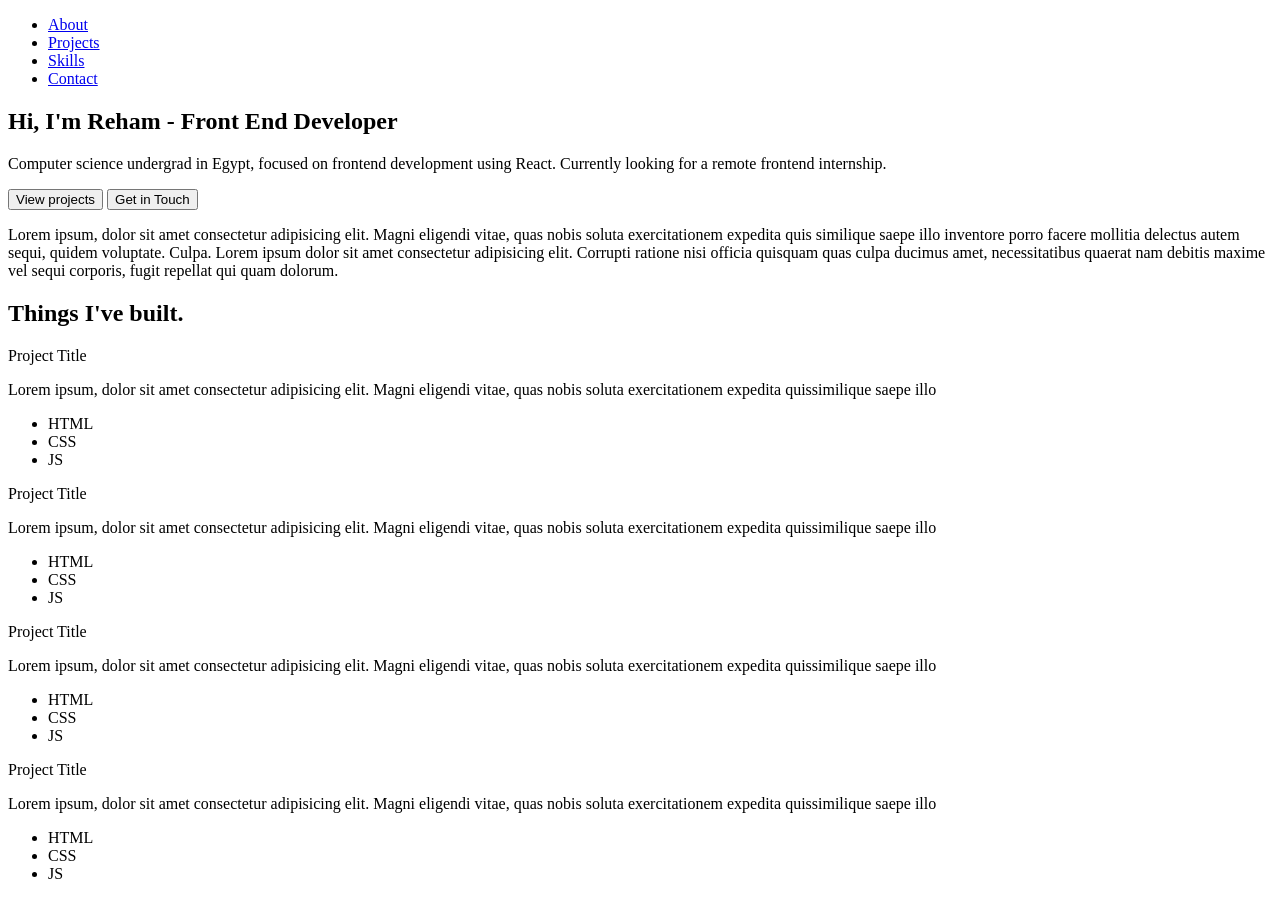
==== index.html @ 95c92954 "start building portfolio website" ====
<!doctype html>
<html lang="en">
  <head>
    <meta charset="UTF-8" />
    <meta name="viewport" content="width=device-width, initial-scale=1.0" />
    <title>Document</title>
    <link rel="stylesheet" href="./master.css" />
    <script src="./script.js" defer></script>
  </head>
  <body>
    <nav>
      <ul>
        <li><a href="#about">About</a></li>
        <li><a href="#projects">Projects</a></li>
        <li><a href="#skills">Skills</a></li>
        <li><a href="#contact">Contact</a></li>
      </ul>
    </nav>
    <div class="main-container">
      <section id="about">
        <h1>Hi, I'm Reham - Front End Developer</h1>
        <p>
          Computer science undergrad in Egypt, focused on frontend development
          using React. Currently looking for a remote frontend internship.
        </p>
        <div class="buttons">
          <button class="about-button first">View projects</button>
          <button class="about-button second">Get in Touch</button>
        </div>
        <div class="context">
          <p>
            Lorem ipsum, dolor sit amet consectetur adipisicing elit. Magni
            eligendi vitae, quas nobis soluta exercitationem expedita quis
            similique saepe illo inventore porro facere mollitia delectus autem
            sequi, quidem voluptate. Culpa. Lorem ipsum dolor sit amet
            consectetur adipisicing elit. Corrupti ratione nisi officia quisquam
            quas culpa ducimus amet, necessitatibus quaerat nam debitis maxime
            vel sequi corporis, fugit repellat qui quam dolorum.
          </p>
        </div>
      </section>
      <section id="projects" class="projects-section">
        <h2>Things I've built.</h2>
      </section>
    </div>
  </body>
</html>
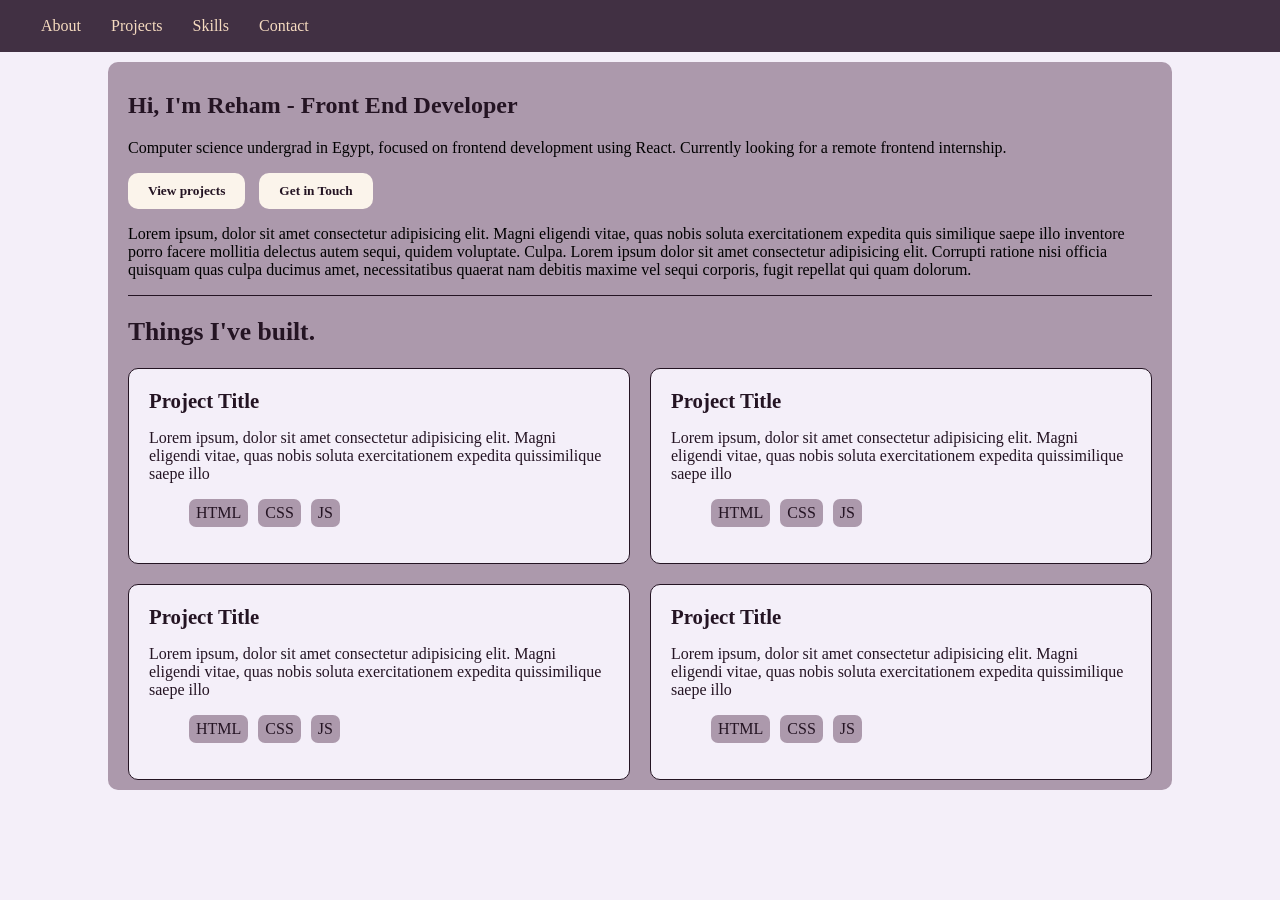
==== commit 0c427e1a: "initial styling" ====
--- a/index.html
+++ b/index.html
@@ -8,7 +8,7 @@
     <script src="./script.js" defer></script>
   </head>
   <body>
-    <nav>
+    <nav class="nav-bar">
       <ul>
         <li><a href="#about">About</a></li>
         <li><a href="#projects">Projects</a></li>
@@ -17,7 +17,7 @@
       </ul>
     </nav>
     <div class="main-container">
-      <section id="about">
+      <section id="about" class="about-section">
         <h1>Hi, I'm Reham - Front End Developer</h1>
         <p>
           Computer science undergrad in Egypt, focused on frontend development
@@ -41,7 +41,10 @@
       </section>
       <section id="projects" class="projects-section">
         <h2>Things I've built.</h2>
+        <div class="projects-part"></div>
       </section>
+      <section class="skills-section" id="skills"></section>
+      <section class="contact-section" id="contact"></section>
     </div>
   </body>
 </html>
--- a/master.css
+++ b/master.css
@@ -0,0 +1,101 @@
+:root {
+  --text-color: #f6dbc0;
+  --dark-color: #241423;
+  --secodary-color: #f4eff9;
+  --main-color: #ac99ac;
+  --body-color: #f4eff9;
+  --light-font-color: #f6dbc0;
+  --transition-duration: 0.3s;
+}
+body {
+  padding: 0;
+  margin: 0;
+  background-color: var(--body-color);
+}
+.nav-bar {
+  position: sticky;
+  top: 0;
+  left: 0;
+  width: 100%;
+  background-color: #413043;
+  padding: 01px;
+  margin-bottom: 10px;
+}
+.nav-bar ul {
+  display: flex;
+  align-items: center;
+  justify-content: flex-start;
+  gap: 30px;
+}
+.nav-bar ul li {
+  list-style: none;
+}
+.nav-bar ul a {
+  text-decoration: none;
+  color: var(--light-font-color);
+  font-size: bold;
+}
+.main-container {
+  width: 80%;
+  padding: 10px 20px;
+  border-radius: 10px;
+  margin: auto;
+  background-color: var(--main-color);
+}
+.about-section h1 {
+  color: var(--dark-color);
+}
+.about-section .buttons button {
+  border: none;
+  padding: 10px 20px;
+  margin-right: 10px;
+  border-radius: 10px;
+  color: var(--dark-color);
+  font-weight: bold;
+  background-color: #fbf4eb;
+  font-family: Georgia, "Times New Roman", Times, serif;
+  cursor: pointer;
+}
+.projects-part {
+  display: grid;
+  grid-template-columns: repeat(2, 1fr);
+  gap: 20px;
+}
+.projects-section {
+  border-top: 1px solid var(--dark-color);
+}
+.projects-section h2 {
+  color: var(--dark-color);
+  font-size: 1.6rem;
+}
+.projects-part .project-card {
+  background-color: var(--body-color);
+  padding: 20px;
+  border-radius: 10px;
+  border: 1px solid var(--dark-color);
+  color: var(--dark-color);
+  transition: transform var(--transition-duration) ease;
+}
+.projects-part .project-card:hover {
+  box-shadow: 0px 8px 15px rgba(0, 0, 0, 0.1);
+  transform: translate(1px, -3px);
+}
+.projects-part .project-card .project-name {
+  font-weight: bold;
+  font-size: 1.3rem;
+  margin: 0;
+}
+.projects-part .project-card .about-project {
+  font-size: 1rem;
+}
+.projects-part .project-card .tags ul {
+  display: flex;
+  gap: 10px;
+}
+.projects-part .project-card .tags ul li {
+  list-style: none;
+  color: var(--dark-color);
+  background-color: var(--main-color);
+  padding: 5px 7px;
+  border-radius: 7px;
+}
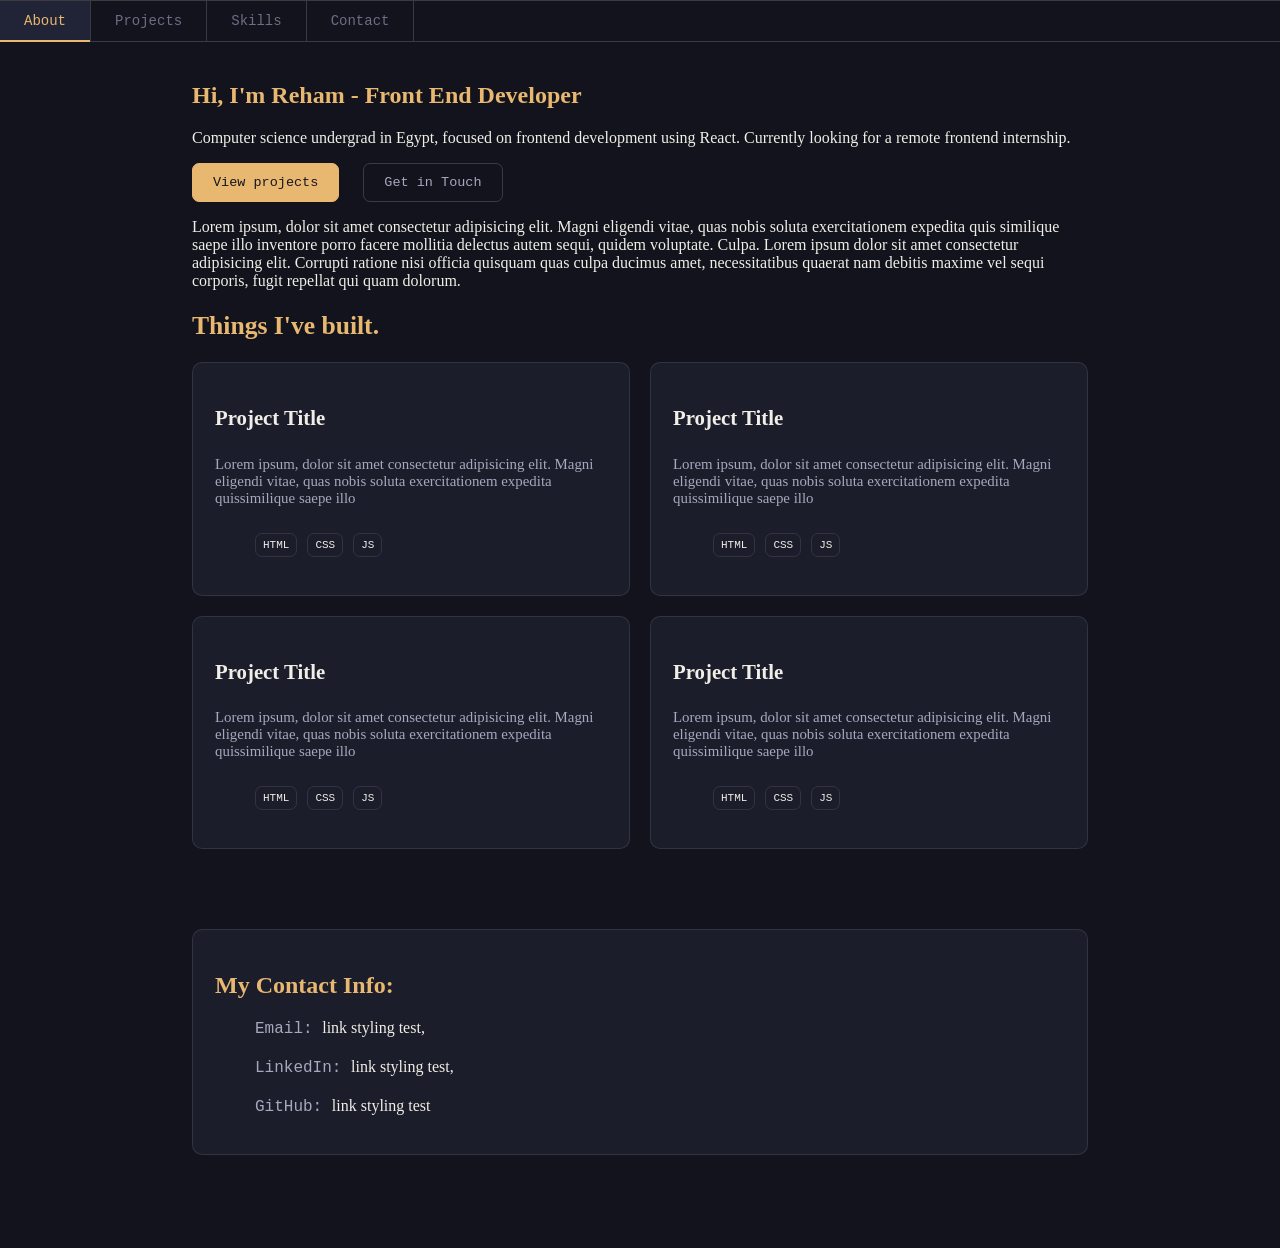
==== commit af4ce09d: "." ====
--- a/index.html
+++ b/index.html
@@ -10,10 +10,10 @@
   <body>
     <nav class="nav-bar">
       <ul>
-        <li><a href="#about">About</a></li>
-        <li><a href="#projects">Projects</a></li>
-        <li><a href="#skills">Skills</a></li>
-        <li><a href="#contact">Contact</a></li>
+        <li class="active"><a href="#about">About</a></li>
+        <li class=""><a href="#projects">Projects</a></li>
+        <li class=""><a href="#skills">Skills</a></li>
+        <li class=""><a href="#contact">Contact</a></li>
       </ul>
     </nav>
     <div class="main-container">
@@ -24,8 +24,12 @@
           using React. Currently looking for a remote frontend internship.
         </p>
         <div class="buttons">
-          <button class="about-button first">View projects</button>
-          <button class="about-button second">Get in Touch</button>
+          <button class="about-button first">
+            <a href="#projects">View projects</a>
+          </button>
+          <button class="about-button second">
+            <a href="#contact">Get in Touch</a>
+          </button>
         </div>
         <div class="context">
           <p>
@@ -44,7 +48,17 @@
         <div class="projects-part"></div>
       </section>
       <section class="skills-section" id="skills"></section>
-      <section class="contact-section" id="contact"></section>
+      <section class="contact-section" id="contact">
+        <div class="contact-card">  
+               <h2>My Contact Info: </h2>   
+            <ul>
+              <li><span>Email: </span><a href="">link styling test,</a></li>
+              <li><span>LinkedIn: </span><a href="">link styling test,</a></li>
+              <li><span>GitHub: </span><a href="">link styling test</a></li>
+          </ul>
+          </div>
+        </div>
+      </section>
     </div>
   </body>
 </html>
--- a/master.css
+++ b/master.css
@@ -1,61 +1,139 @@
 :root {
-  --text-color: #f6dbc0;
-  --dark-color: #241423;
-  --secodary-color: #f4eff9;
-  --main-color: #ac99ac;
-  --body-color: #f4eff9;
-  --light-font-color: #f6dbc0;
   --transition-duration: 0.3s;
+  --bg: #12131c;
+  --bg-panel: #1b1d2b;
+  --bg-panel-raised: #212437;
+  --text: #f0eee6;
+  --text-dim: #a6a8bd;
+  --text-faint: #6c6e85;
+  --accent-gold: #e8b770;
+  --accent-teal: #6fbfa0;
+  --line: rgba(240, 238, 230, 0.1);
+  --line-strong: rgba(240, 238, 230, 0.18);
+  --radius: 10px;
+  --display: "Fraunces", Georgia, serif;
+  --body: "IBM Plex Sans", -apple-system, sans-serif;
+  --mono: "IBM Plex Mono", "SFMono-Regular", Consolas, monospace;
 }
 body {
   padding: 0;
   margin: 0;
-  background-color: var(--body-color);
+  background-color: var(--bg);
+  color: var(--text);
 }
 .nav-bar {
   position: sticky;
   top: 0;
   left: 0;
   width: 100%;
-  background-color: #413043;
-  padding: 01px;
+  background: var(--bg);
+  border-top: 1px solid var(--line-strong);
+  border-bottom: 1px solid var(--line-strong);
   margin-bottom: 10px;
-}
+  z-index: 200;
+}
+
 .nav-bar ul {
   display: flex;
   align-items: center;
   justify-content: flex-start;
-  gap: 30px;
-}
+  margin: 0;
+  padding: 0;
+}
+
 .nav-bar ul li {
   list-style: none;
-}
+  border-right: 1px solid var(--line-strong);
+}
+
 .nav-bar ul a {
-  text-decoration: none;
-  color: var(--light-font-color);
-  font-size: bold;
+  display: block;
+  padding: 12px 24px;
+  text-decoration: none;
+  color: var(--text-faint);
+  font-family: var(--mono);
+  font-size: 14px;
+  transition: all var(--transition-duration) ease;
+  position: relative;
+}
+
+.nav-bar ul a:hover {
+  color: var(--text-dim);
+  background: var(--bg-panel);
+}
+
+.nav-bar ul li.active a {
+  color: var(--accent-gold);
+  background: var(--bg-panel-raised);
+}
+
+.nav-bar ul li.active a::after {
+  content: "";
+  position: absolute;
+  bottom: -1px;
+  left: 0;
+  width: 100%;
+  height: 2px;
+  background-color: var(--accent-gold);
 }
 .main-container {
-  width: 80%;
+  width: 70%;
   padding: 10px 20px;
   border-radius: 10px;
   margin: auto;
-  background-color: var(--main-color);
+  background-color: var(--bg);
 }
 .about-section h1 {
-  color: var(--dark-color);
-}
+  color: var(--accent-gold);
+}
+
 .about-section .buttons button {
-  border: none;
-  padding: 10px 20px;
-  margin-right: 10px;
-  border-radius: 10px;
-  color: var(--dark-color);
-  font-weight: bold;
-  background-color: #fbf4eb;
-  font-family: Georgia, "Times New Roman", Times, serif;
+  font-family: var(--mono);
+  font-size: 13.5px;
+  padding: 11px 20px;
+  border-radius: 7px;
+  text-decoration: none;
+  display: inline-flex;
+  align-items: center;
+  gap: 8px;
+  transition:
+    transform 0.15s ease,
+    background 0.15s ease,
+    border-color 0.15s ease;
+  border: 1px solid var(--line-strong);
   cursor: pointer;
 }
+.about-section .buttons button a {
+  text-decoration: none;
+  color: inherit;
+}
+.about-section .buttons button:hover {
+  transform: translateY(-1px);
+}
+.about-section .buttons .first {
+  background: var(--accent-gold);
+  color: #16171f;
+  border-color: var(--accent-gold);
+  font-weight: 500;
+  margin-right: 20px;
+}
+.about-section .buttons .first:hover {
+  background: #edc385;
+}
+
+.about-section .buttons .second {
+  background-color: transparent;
+  color: var(--text-dim);
+  border: 1px solid var(--line-strong);
+  transition:
+    transform 0.15s ease,
+    border-color 0.15s ease;
+}
+.about-section .buttons .second:hover {
+  color: var(--text);
+  border-color: var(--text-dim);
+}
+
 .projects-part {
   display: grid;
   grid-template-columns: repeat(2, 1fr);
@@ -65,15 +143,14 @@
   border-top: 1px solid var(--dark-color);
 }
 .projects-section h2 {
-  color: var(--dark-color);
+  color: var(--accent-gold);
   font-size: 1.6rem;
 }
 .projects-part .project-card {
-  background-color: var(--body-color);
-  padding: 20px;
-  border-radius: 10px;
-  border: 1px solid var(--dark-color);
-  color: var(--dark-color);
+  background: var(--bg-panel);
+  border: 1px solid var(--line);
+  border-radius: var(--radius);
+  padding: 22px;
   transition: transform var(--transition-duration) ease;
 }
 .projects-part .project-card:hover {
@@ -83,19 +160,59 @@
 .projects-part .project-card .project-name {
   font-weight: bold;
   font-size: 1.3rem;
-  margin: 0;
+  padding-bottom: 5px;
 }
 .projects-part .project-card .about-project {
-  font-size: 1rem;
+  color: var(--text-dim);
+  font-size: 0.93rem;
+  margin: 0 0 14px;
 }
 .projects-part .project-card .tags ul {
+  padding-top: 10px;
   display: flex;
   gap: 10px;
+  flex-wrap: wrap;
 }
 .projects-part .project-card .tags ul li {
   list-style: none;
-  color: var(--dark-color);
-  background-color: var(--main-color);
   padding: 5px 7px;
   border-radius: 7px;
-}
+  font-family: var(--mono);
+  font-size: 11px;
+  color: var(--text-faint) #6c6e85;
+  border: 1px solid var(--line);
+}
+
+.contact-section .contact-card {
+  background: var(--bg-panel);
+  border: 1px solid var(--line);
+  border-radius: var(--radius);
+  padding: 22px;
+  transition: transform var(--transition-duration) ease;
+  margin-top: 80px;
+  margin-bottom: 80px;
+}
+.contact-section .contact-card h2 {
+  color: var(--accent-gold);
+}
+
+.contact-section .contact-card li {
+  margin-top: 20px;
+  list-style: none;
+  color: var(--text);
+}
+.contact-section .contact-card li span {
+  font-family: var(--mono);
+  color: var(--text-dim);
+}
+.contact-section .contact-card li a {
+  text-decoration: none;
+  color: inherit;
+  display: inline-block;
+  transition: all 0.3s ease;
+}
+.contact-section .contact-card li a:hover {
+  transform: translateY(-2px);
+  color: var(--accent-gold);
+  text-decoration: underline;
+}
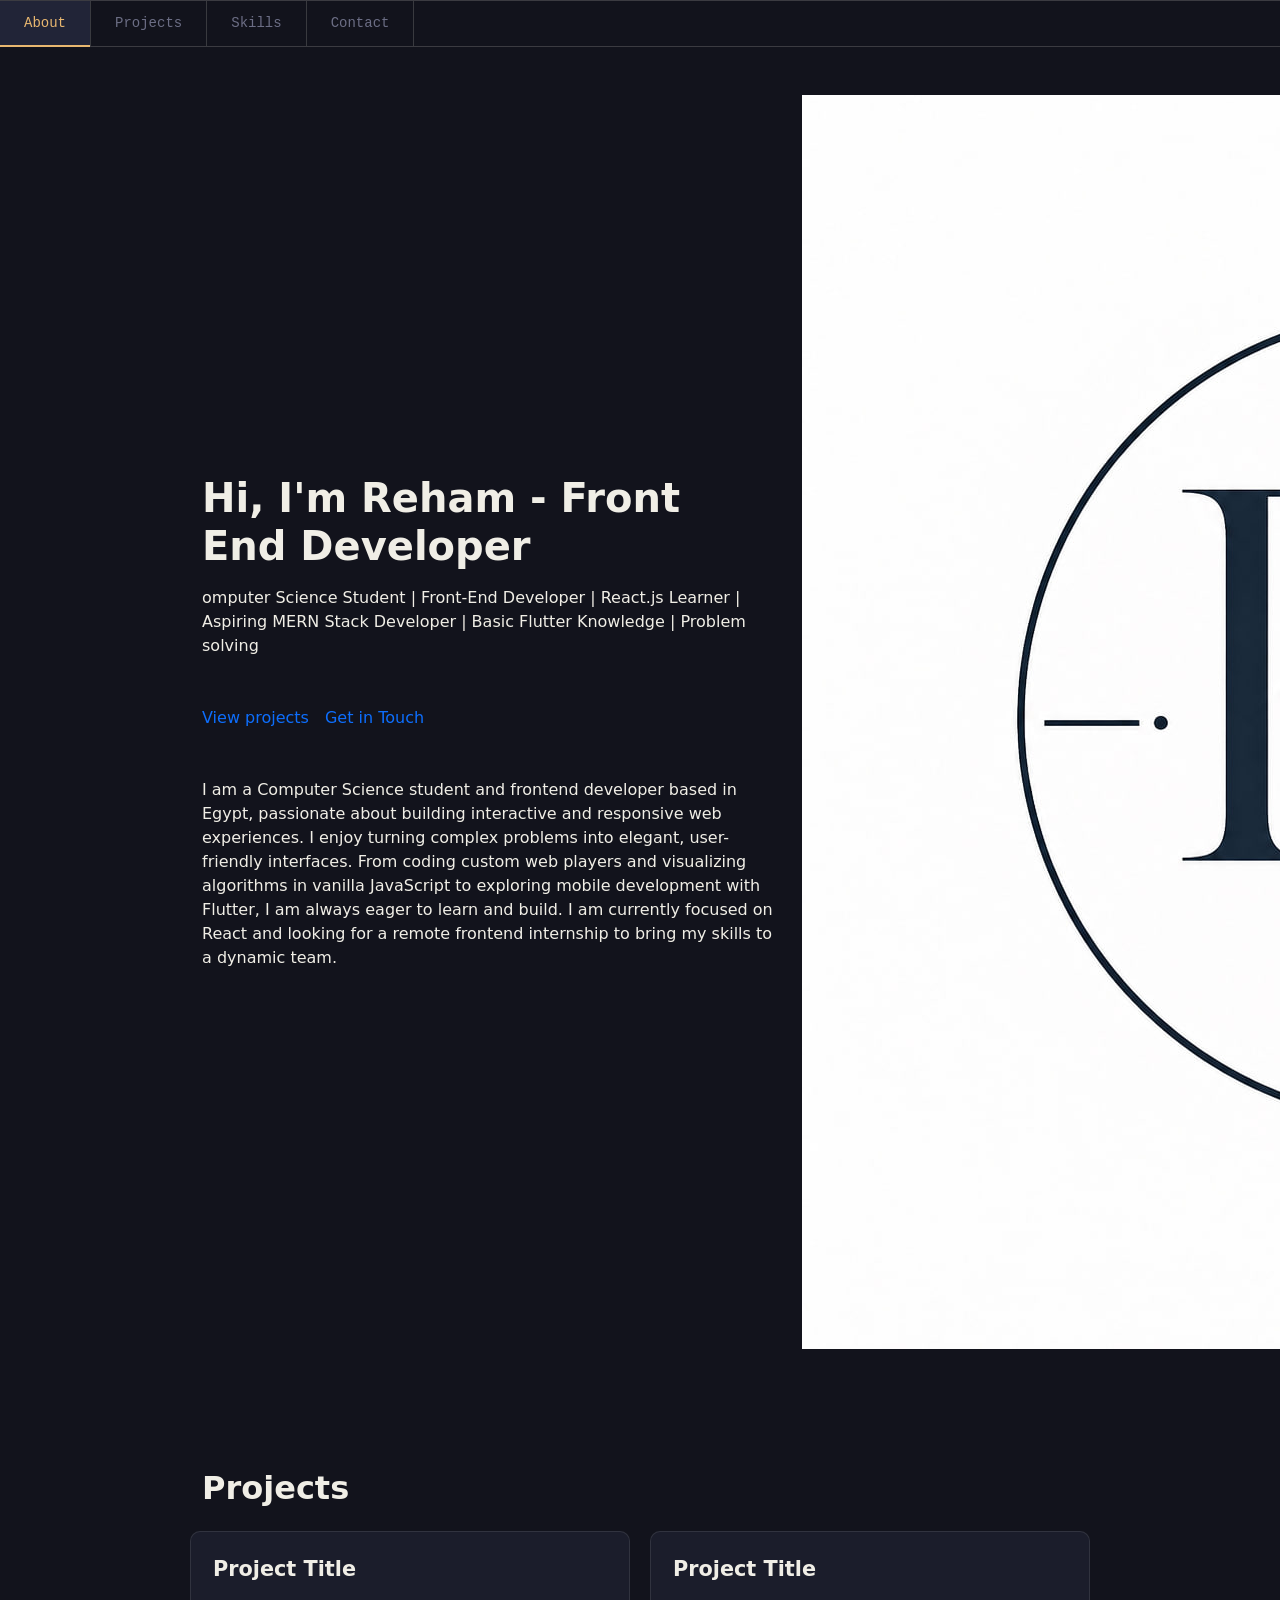
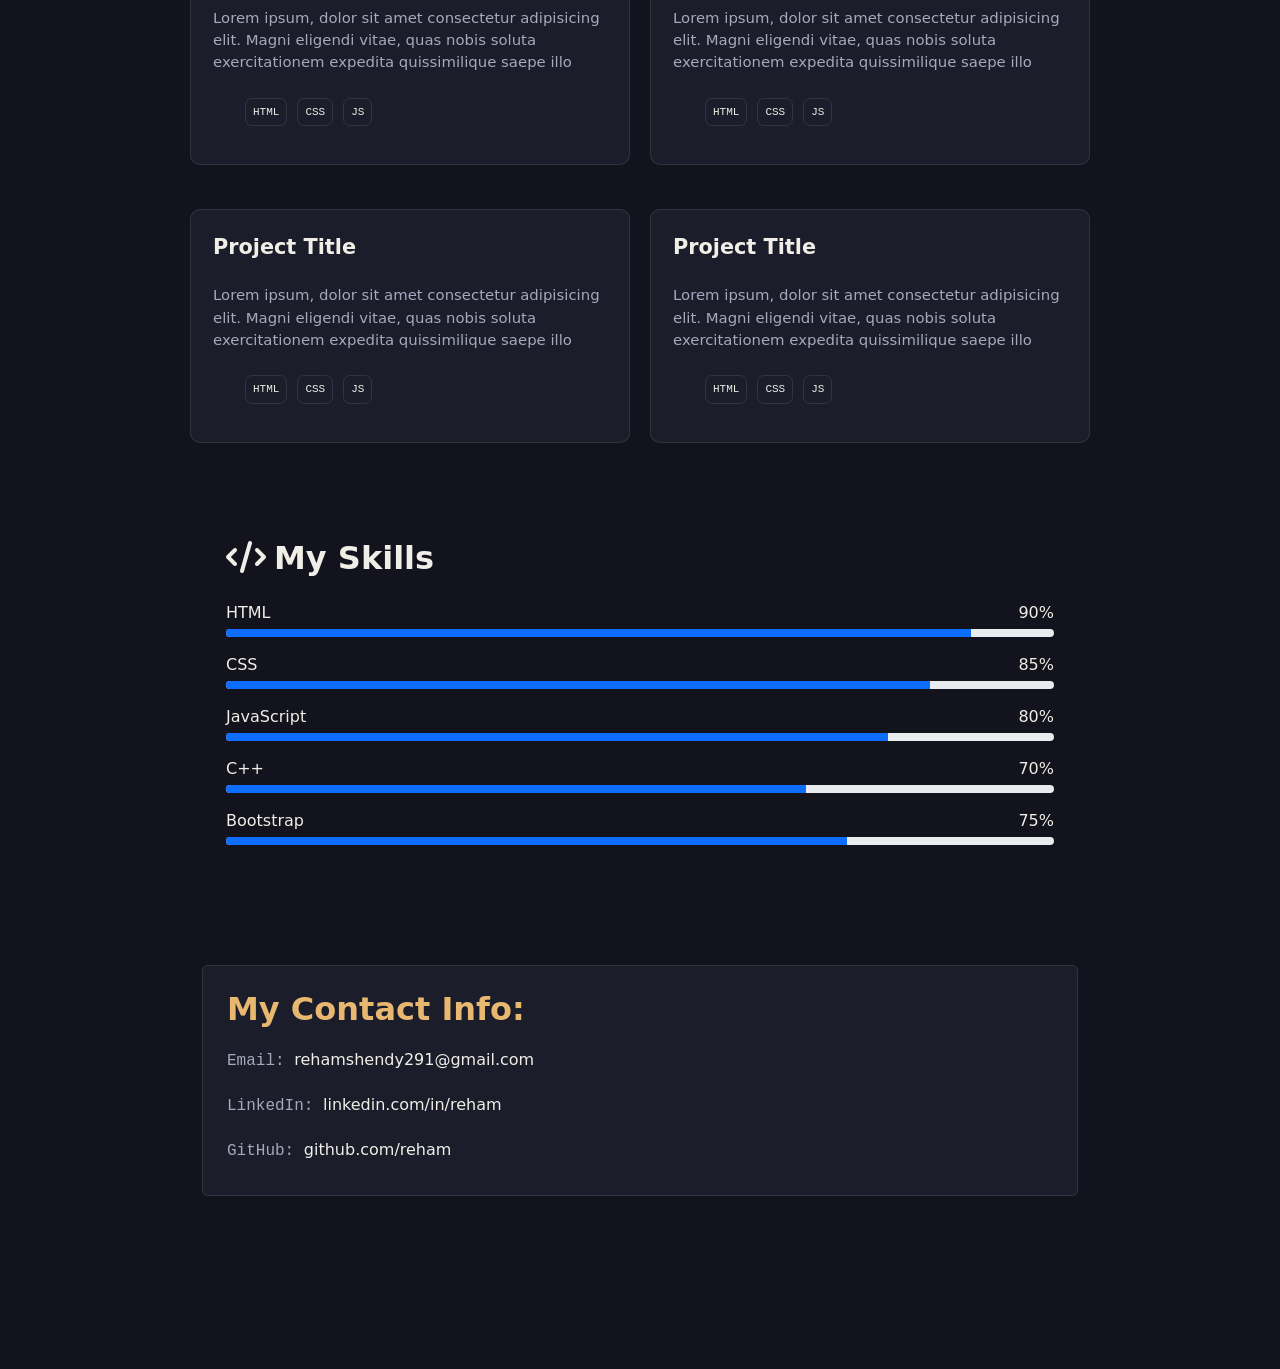
==== commit 33223966: "bootstrap used instead of vanilla JS" ====
--- a/index.html
+++ b/index.html
@@ -3,62 +3,187 @@
   <head>
     <meta charset="UTF-8" />
     <meta name="viewport" content="width=device-width, initial-scale=1.0" />
-    <title>Document</title>
+    <title>Reham | Front End Developer</title>
+    <link
+      href="https://cdn.jsdelivr.net/npm/bootstrap@5.3.2/dist/css/bootstrap.min.css"
+      rel="stylesheet"
+    />
+    <link
+      rel="stylesheet"
+      href="https://cdnjs.cloudflare.com/ajax/libs/font-awesome/6.7.2/css/all.min.css"
+      crossorigin="anonymous"
+      referrerpolicy="no-referrer"
+    />
     <link rel="stylesheet" href="./master.css" />
     <script src="./script.js" defer></script>
   </head>
   <body>
-    <nav class="nav-bar">
-      <ul>
+    <nav class="nav-bar sticky-top">
+      <ul class="d-flex m-0 p-0">
         <li class="active"><a href="#about">About</a></li>
-        <li class=""><a href="#projects">Projects</a></li>
-        <li class=""><a href="#skills">Skills</a></li>
-        <li class=""><a href="#contact">Contact</a></li>
+        <li><a href="#projects">Projects</a></li>
+        <li><a href="#skills">Skills</a></li>
+        <li><a href="#contact">Contact</a></li>
       </ul>
     </nav>
-    <div class="main-container">
-      <section id="about" class="about-section">
-        <h1>Hi, I'm Reham - Front End Developer</h1>
-        <p>
-          Computer science undergrad in Egypt, focused on frontend development
-          using React. Currently looking for a remote frontend internship.
-        </p>
-        <div class="buttons">
-          <button class="about-button first">
-            <a href="#projects">View projects</a>
-          </button>
-          <button class="about-button second">
-            <a href="#contact">Get in Touch</a>
-          </button>
+
+    <div class="container my-5" style="max-width: 900px">
+      <section id="about" class="row align-items-center mb-5 pb-5">
+        <div class="col-md-8 order-2 order-md-1">
+          <h1 class="fw-bold mb-3">Hi, I'm Reham - Front End Developer</h1>
+          <p class="mb-4 track mb-5">
+            omputer Science Student | Front-End Developer | React.js Learner |
+            Aspiring MERN Stack Developer | Basic Flutter Knowledge | Problem
+            solving
+          </p>
+          <div class="d-flex gap-3 mb-5">
+            <a href="#projects" class="about-button first text-decoration-none"
+              >View projects</a
+            >
+            <a href="#contact" class="about-button second text-decoration-none"
+              >Get in Touch</a
+            >
+          </div>
+          <div>
+            <p class="more-info mb-0">
+              I am a Computer Science student and frontend developer based in
+              Egypt, passionate about building interactive and responsive web
+              experiences. I enjoy turning complex problems into elegant,
+              user-friendly interfaces. From coding custom web players and
+              visualizing algorithms in vanilla JavaScript to exploring mobile
+              development with Flutter, I am always eager to learn and build. I
+              am currently focused on React and looking for a remote frontend
+              internship to bring my skills to a dynamic team.
+            </p>
+          </div>
         </div>
-        <div class="context">
-          <p>
-            Lorem ipsum, dolor sit amet consectetur adipisicing elit. Magni
-            eligendi vitae, quas nobis soluta exercitationem expedita quis
-            similique saepe illo inventore porro facere mollitia delectus autem
-            sequi, quidem voluptate. Culpa. Lorem ipsum dolor sit amet
-            consectetur adipisicing elit. Corrupti ratione nisi officia quisquam
-            quas culpa ducimus amet, necessitatibus quaerat nam debitis maxime
-            vel sequi corporis, fugit repellat qui quam dolorum.
-          </p>
+        <div class="col-md-4 text-center order-1 order-md-2 mb-4 mb-md-0">
+          <img src="./logo1.jpg" alt="RS Logo" class="user-logo" />
         </div>
       </section>
-      <section id="projects" class="projects-section">
-        <h2>Things I've built.</h2>
-        <div class="projects-part"></div>
+
+      <section id="projects" class="mb-5 pt-4">
+        <h2 class="mb-4 fw-bold">Projects</h2>
+        <div class="row g-4 projects-part"></div>
       </section>
-      <section class="skills-section" id="skills"></section>
-      <section class="contact-section" id="contact">
-        <div class="contact-card">  
-               <h2>My Contact Info: </h2>   
-            <ul>
-              <li><span>Email: </span><a href="">link styling test,</a></li>
-              <li><span>LinkedIn: </span><a href="">link styling test,</a></li>
-              <li><span>GitHub: </span><a href="">link styling test</a></li>
-          </ul>
+
+      <section class="skills-section mb-5 pt-4" id="skills">
+        <div class="skills-card p-4 rounded">
+          <h2 class="mb-4 fw-bold">
+            <i class="fa-solid fa-code me-2"></i>My Skills
+          </h2>
+
+          <div class="skill-item mb-3">
+            <div class="d-flex justify-content-between mb-1">
+              <span>HTML</span><span>90%</span>
+            </div>
+            <div class="progress" style="height: 8px">
+              <div
+                class="progress-bar custom-progress"
+                role="progressbar"
+                style="width: 90%"
+                aria-valuenow="90"
+                aria-valuemin="0"
+                aria-valuemax="100"
+              ></div>
+            </div>
+          </div>
+
+          <div class="skill-item mb-3">
+            <div class="d-flex justify-content-between mb-1">
+              <span>CSS</span><span>85%</span>
+            </div>
+            <div class="progress" style="height: 8px">
+              <div
+                class="progress-bar custom-progress"
+                role="progressbar"
+                style="width: 85%"
+                aria-valuenow="85"
+                aria-valuemin="0"
+                aria-valuemax="100"
+              ></div>
+            </div>
+          </div>
+
+          <div class="skill-item mb-3">
+            <div class="d-flex justify-content-between mb-1">
+              <span>JavaScript</span><span>80%</span>
+            </div>
+            <div class="progress" style="height: 8px">
+              <div
+                class="progress-bar custom-progress"
+                role="progressbar"
+                style="width: 80%"
+                aria-valuenow="80"
+                aria-valuemin="0"
+                aria-valuemax="100"
+              ></div>
+            </div>
+          </div>
+
+          <div class="skill-item mb-3">
+            <div class="d-flex justify-content-between mb-1">
+              <span>C++</span><span>70%</span>
+            </div>
+            <div class="progress" style="height: 8px">
+              <div
+                class="progress-bar custom-progress"
+                role="progressbar"
+                style="width: 70%"
+                aria-valuenow="70"
+                aria-valuemin="0"
+                aria-valuemax="100"
+              ></div>
+            </div>
+          </div>
+
+          <div class="skill-item mb-3">
+            <div class="d-flex justify-content-between mb-1">
+              <span>Bootstrap</span><span>75%</span>
+            </div>
+            <div class="progress" style="height: 8px">
+              <div
+                class="progress-bar custom-progress"
+                role="progressbar"
+                style="width: 75%"
+                aria-valuenow="75"
+                aria-valuemin="0"
+                aria-valuemax="100"
+              ></div>
+            </div>
           </div>
         </div>
       </section>
+
+      <section class="contact-section pb-5" id="contact">
+        <div class="contact-card p-4 rounded">
+          <h2 class="mb-3 fw-bold">My Contact Info:</h2>
+          <ul class="list-unstyled m-0">
+            <li class="mb-2">
+              <span>Email: </span>
+              <a target="_blank" href="mailto:rehamshendy291@gmail.com"
+                >rehamshendy291@gmail.com</a
+              >
+            </li>
+            <li class="mb-2">
+              <span>LinkedIn: </span
+              ><a
+                target="_blank"
+                href="https://www.linkedin.com/in/reham-shendy/"
+                >linkedin.com/in/reham</a
+              >
+            </li>
+            <li class="mb-2">
+              <span>GitHub: </span
+              ><a target="_blank" href="https://github.com/Reham-shendy"
+                >github.com/reham</a
+              >
+            </li>
+          </ul>
+        </div>
+      </section>
     </div>
+
+    <script src="https://cdn.jsdelivr.net/npm/bootstrap@5.3.2/dist/js/bootstrap.bundle.min.js"></script>
   </body>
 </html>
--- a/master.css
+++ b/master.css
@@ -83,6 +83,18 @@
   margin: auto;
   background-color: var(--bg);
 }
+.about-section {
+  display: flex;
+  justify-content: space-between;
+}
+.about-section .info {
+  width: 70%;
+}
+.about-section .user-icon {
+  width: 20%;
+  margin-right: 50px;
+}
+
 .about-section h1 {
   color: var(--accent-gold);
 }
@@ -216,3 +228,7 @@
   color: var(--accent-gold);
   text-decoration: underline;
 }
+.user-icon {
+  color: var(--text-dim);
+  font-size: 15rem;
+}
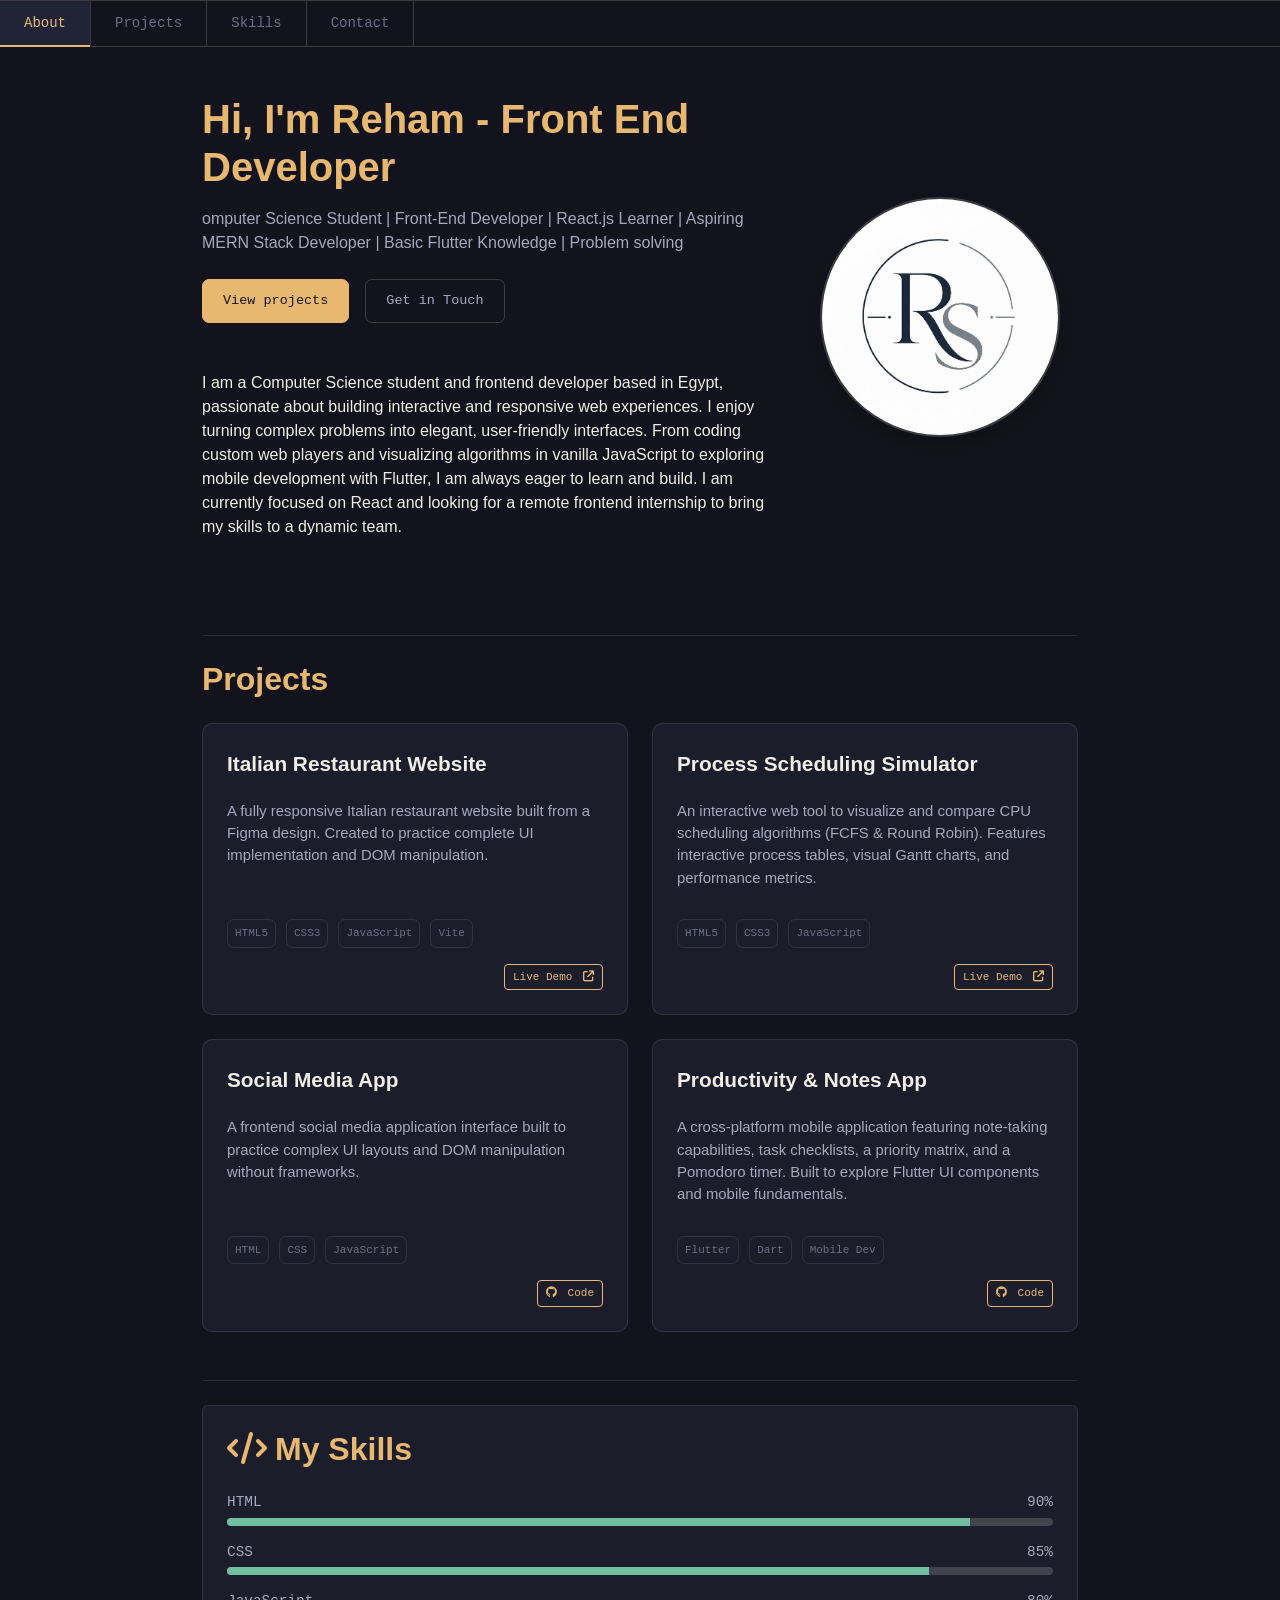
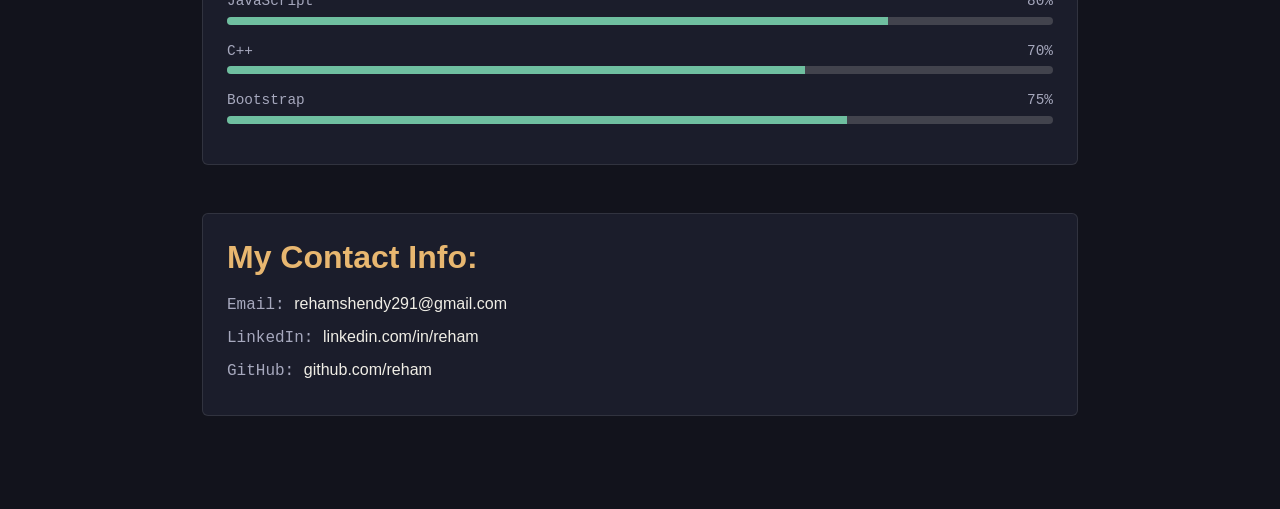
==== commit b5c68857: "adjusting small things for responsive" ====
--- a/index.html
+++ b/index.html
@@ -29,14 +29,16 @@
 
     <div class="container my-5" style="max-width: 900px">
       <section id="about" class="row align-items-center mb-5 pb-5">
-        <div class="col-md-8 order-2 order-md-1">
+        <div class="col-md-8 order-2 order-md-1 text-center text-md-start">
           <h1 class="fw-bold mb-3">Hi, I'm Reham - Front End Developer</h1>
-          <p class="mb-4 track mb-5">
+          <p class="mb-4 track">
             omputer Science Student | Front-End Developer | React.js Learner |
             Aspiring MERN Stack Developer | Basic Flutter Knowledge | Problem
             solving
           </p>
-          <div class="d-flex gap-3 mb-5">
+          <div
+            class="d-flex gap-3 mb-5 justify-content-center justify-content-md-start"
+          >
             <a href="#projects" class="about-button first text-decoration-none"
               >View projects</a
             >
--- a/master.css
+++ b/master.css
@@ -15,30 +15,22 @@
   --body: "IBM Plex Sans", -apple-system, sans-serif;
   --mono: "IBM Plex Mono", "SFMono-Regular", Consolas, monospace;
 }
+html,
 body {
-  padding: 0;
-  margin: 0;
+  overflow-x: hidden;
+  max-width: 100%;
+}
+
+body {
   background-color: var(--bg);
   color: var(--text);
-}
+  font-family: var(--body);
+}
+
 .nav-bar {
-  position: sticky;
-  top: 0;
-  left: 0;
-  width: 100%;
   background: var(--bg);
   border-top: 1px solid var(--line-strong);
   border-bottom: 1px solid var(--line-strong);
-  margin-bottom: 10px;
-  z-index: 200;
-}
-
-.nav-bar ul {
-  display: flex;
-  align-items: center;
-  justify-content: flex-start;
-  margin: 0;
-  padding: 0;
 }
 
 .nav-bar ul li {
@@ -76,35 +68,49 @@
   height: 2px;
   background-color: var(--accent-gold);
 }
-.main-container {
-  width: 70%;
-  padding: 10px 20px;
-  border-radius: 10px;
-  margin: auto;
-  background-color: var(--bg);
-}
-.about-section {
-  display: flex;
-  justify-content: space-between;
-}
-.about-section .info {
-  width: 70%;
-}
-.about-section .user-icon {
-  width: 20%;
-  margin-right: 50px;
-}
-
-.about-section h1 {
-  color: var(--accent-gold);
-}
-
-.about-section .buttons button {
+.nav-bar ul a {
+  padding: 10px 12px;
+}
+
+@media (min-width: 768px) {
+  .nav-bar ul a {
+    padding: 12px 24px;
+  }
+}
+
+h1,
+h2 {
+  color: var(--accent-gold);
+}
+
+#projects,
+#skills {
+  border-top: 1px solid var(--line);
+}
+
+.user-logo {
+  width: 15rem;
+  height: 15rem;
+  border-radius: 50%;
+  object-fit: cover;
+  border: 2px solid var(--line-strong);
+  box-shadow: 0px 8px 15px rgba(0, 0, 0, 0.2);
+  transition: transform var(--transition-duration) ease;
+}
+
+.user-logo:hover {
+  transform: translateY(-3px);
+  border-color: var(--accent-gold);
+}
+.track {
+  color: var(--text-dim);
+}
+
+.about-button {
   font-family: var(--mono);
   font-size: 13.5px;
   padding: 11px 20px;
   border-radius: 7px;
-  text-decoration: none;
   display: inline-flex;
   align-items: center;
   gap: 8px;
@@ -115,120 +121,125 @@
   border: 1px solid var(--line-strong);
   cursor: pointer;
 }
-.about-section .buttons button a {
-  text-decoration: none;
-  color: inherit;
-}
-.about-section .buttons button:hover {
+
+.about-button:hover {
   transform: translateY(-1px);
 }
-.about-section .buttons .first {
+
+.about-button.first {
   background: var(--accent-gold);
   color: #16171f;
   border-color: var(--accent-gold);
   font-weight: 500;
-  margin-right: 20px;
-}
-.about-section .buttons .first:hover {
+}
+
+.about-button.first:hover {
   background: #edc385;
 }
 
-.about-section .buttons .second {
+.about-button.second {
   background-color: transparent;
   color: var(--text-dim);
   border: 1px solid var(--line-strong);
-  transition:
-    transform 0.15s ease,
-    border-color 0.15s ease;
-}
-.about-section .buttons .second:hover {
+}
+
+.about-button.second:hover {
   color: var(--text);
   border-color: var(--text-dim);
 }
-
-.projects-part {
-  display: grid;
-  grid-template-columns: repeat(2, 1fr);
-  gap: 20px;
-}
-.projects-section {
-  border-top: 1px solid var(--dark-color);
-}
-.projects-section h2 {
-  color: var(--accent-gold);
-  font-size: 1.6rem;
-}
-.projects-part .project-card {
+.project-card,
+.skills-card,
+.contact-card {
   background: var(--bg-panel);
   border: 1px solid var(--line);
   border-radius: var(--radius);
-  padding: 22px;
-  transition: transform var(--transition-duration) ease;
-}
-.projects-part .project-card:hover {
-  box-shadow: 0px 8px 15px rgba(0, 0, 0, 0.1);
+  height: 100%;
+  transition:
+    transform var(--transition-duration) ease,
+    box-shadow var(--transition-duration) ease;
+}
+
+.project-card:hover {
+  box-shadow: 0px 8px 15px rgba(0, 0, 0, 0.4);
   transform: translate(1px, -3px);
 }
-.projects-part .project-card .project-name {
+
+.project-name {
   font-weight: bold;
   font-size: 1.3rem;
   padding-bottom: 5px;
-}
-.projects-part .project-card .about-project {
+  color: var(--text);
+}
+
+.about-project {
   color: var(--text-dim);
   font-size: 0.93rem;
   margin: 0 0 14px;
 }
-.projects-part .project-card .tags ul {
-  padding-top: 10px;
+
+.tags ul {
+  padding: 0;
+  margin: 0;
   display: flex;
   gap: 10px;
   flex-wrap: wrap;
 }
-.projects-part .project-card .tags ul li {
+
+.tags ul li {
   list-style: none;
   padding: 5px 7px;
   border-radius: 7px;
   font-family: var(--mono);
   font-size: 11px;
-  color: var(--text-faint) #6c6e85;
+  color: var(--text-faint);
   border: 1px solid var(--line);
 }
 
-.contact-section .contact-card {
-  background: var(--bg-panel);
-  border: 1px solid var(--line);
-  border-radius: var(--radius);
-  padding: 22px;
-  transition: transform var(--transition-duration) ease;
-  margin-top: 80px;
-  margin-bottom: 80px;
-}
-.contact-section .contact-card h2 {
-  color: var(--accent-gold);
-}
-
-.contact-section .contact-card li {
-  margin-top: 20px;
-  list-style: none;
-  color: var(--text);
-}
-.contact-section .contact-card li span {
-  font-family: var(--mono);
-  color: var(--text-dim);
-}
-.contact-section .contact-card li a {
+.skills-card .progress {
+  background-color: var(--line-strong);
+  border-radius: 4px;
+}
+.skills-card .custom-progress {
+  background-color: var(--accent-teal);
+}
+.skill-item span {
+  font-family: var(--mono);
+  font-size: 0.9rem;
+  color: var(--text-dim);
+}
+
+.contact-card li {
+  color: var(--text);
+}
+
+.contact-card li span {
+  font-family: var(--mono);
+  color: var(--text-dim);
+}
+
+.contact-card li a {
   text-decoration: none;
   color: inherit;
   display: inline-block;
   transition: all 0.3s ease;
 }
-.contact-section .contact-card li a:hover {
+
+.contact-card li a:hover {
   transform: translateY(-2px);
   color: var(--accent-gold);
   text-decoration: underline;
 }
-.user-icon {
-  color: var(--text-dim);
-  font-size: 15rem;
-}
+
+.more-info {
+  color: var(--text);
+}
+.demo {
+  color: var(--accent-gold);
+}
+.demo:hover {
+  background-color: var(--accent-gold);
+}
+.demo:hover > i,
+.demo:hover > a {
+  color: var(--bg-panel);
+}
